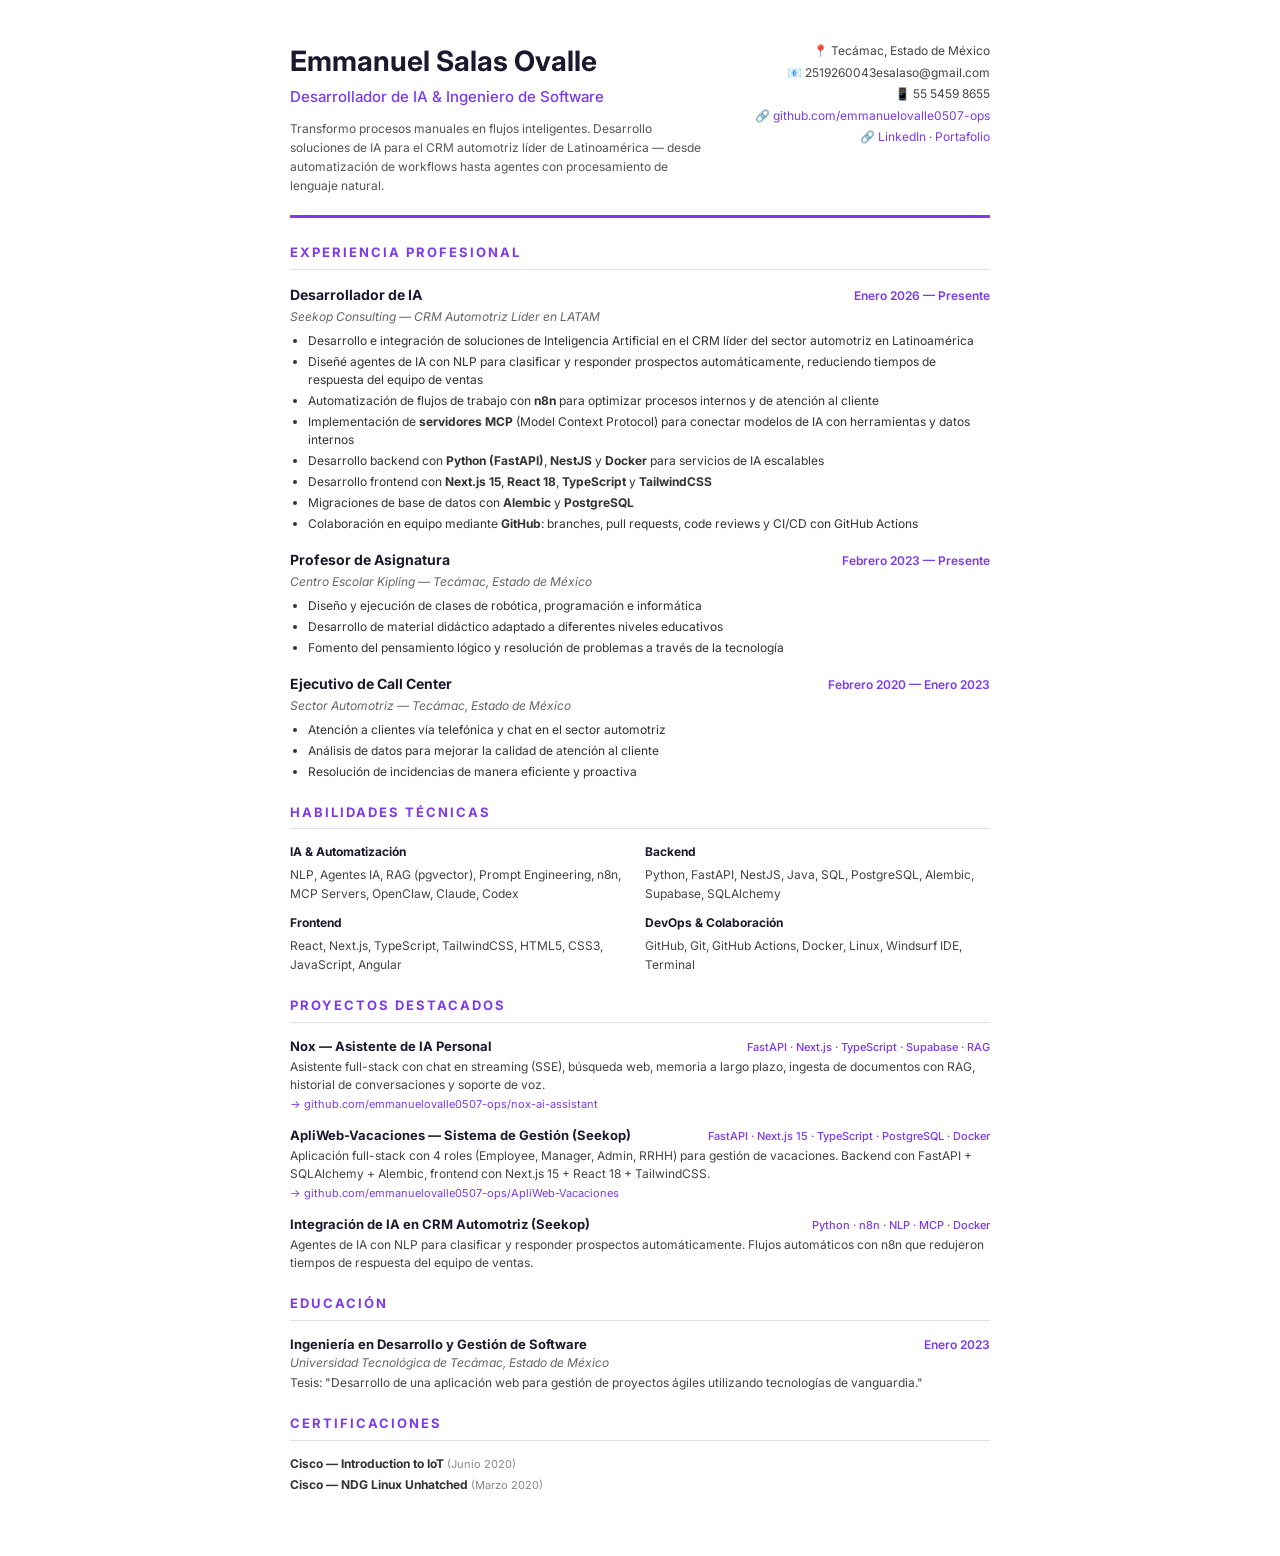
==== cv.html @ 37aaec85 "feat: crear CV profesional en HTML con mejores practicas 2026" ====
<!DOCTYPE html>
<html lang="es">
<head>
    <meta charset="UTF-8">
    <meta name="viewport" content="width=device-width, initial-scale=1.0">
    <title>CV — Emmanuel Salas Ovalle</title>
    <link rel="preconnect" href="https://fonts.googleapis.com">
    <link rel="preconnect" href="https://fonts.gstatic.com" crossorigin>
    <link href="https://fonts.googleapis.com/css2?family=Inter:wght@300;400;500;600;700&display=swap" rel="stylesheet">
    <style>
        * {
            margin: 0;
            padding: 0;
            box-sizing: border-box;
        }

        body {
            font-family: 'Inter', sans-serif;
            color: #1a1a2e;
            background: #fff;
            font-size: 13px;
            line-height: 1.5;
        }

        .cv {
            max-width: 800px;
            margin: 0 auto;
            padding: 40px 50px;
        }

        /* HEADER */
        .cv-header {
            display: flex;
            justify-content: space-between;
            align-items: flex-start;
            border-bottom: 3px solid #7c3aed;
            padding-bottom: 20px;
            margin-bottom: 25px;
        }

        .cv-header-left h1 {
            font-size: 28px;
            font-weight: 700;
            color: #1a1a2e;
            margin-bottom: 4px;
        }

        .cv-header-left h2 {
            font-size: 15px;
            font-weight: 500;
            color: #7c3aed;
            margin-bottom: 10px;
        }

        .cv-header-left .summary {
            max-width: 420px;
            font-size: 12px;
            color: #555;
            line-height: 1.6;
        }

        .cv-header-right {
            text-align: right;
            font-size: 12px;
            color: #444;
            line-height: 1.8;
        }

        .cv-header-right a {
            color: #7c3aed;
            text-decoration: none;
        }

        .cv-header-right a:hover {
            text-decoration: underline;
        }

        /* SECTIONS */
        .cv-section {
            margin-bottom: 22px;
        }

        .cv-section-title {
            font-size: 13px;
            font-weight: 700;
            text-transform: uppercase;
            letter-spacing: 2px;
            color: #7c3aed;
            border-bottom: 1px solid #e0e0e0;
            padding-bottom: 6px;
            margin-bottom: 14px;
        }

        /* EXPERIENCE */
        .cv-entry {
            margin-bottom: 16px;
        }

        .cv-entry-header {
            display: flex;
            justify-content: space-between;
            align-items: baseline;
            margin-bottom: 3px;
        }

        .cv-entry-title {
            font-size: 14px;
            font-weight: 700;
            color: #1a1a2e;
        }

        .cv-entry-date {
            font-size: 12px;
            font-weight: 600;
            color: #7c3aed;
            white-space: nowrap;
        }

        .cv-entry-company {
            font-size: 12px;
            color: #666;
            font-style: italic;
            margin-bottom: 6px;
        }

        .cv-entry ul {
            padding-left: 18px;
        }

        .cv-entry ul li {
            font-size: 12px;
            color: #333;
            margin-bottom: 3px;
            line-height: 1.5;
        }

        /* SKILLS */
        .skills-grid {
            display: grid;
            grid-template-columns: 1fr 1fr;
            gap: 10px;
        }

        .skill-group h4 {
            font-size: 12px;
            font-weight: 700;
            color: #1a1a2e;
            margin-bottom: 4px;
        }

        .skill-group p {
            font-size: 12px;
            color: #444;
            line-height: 1.6;
        }

        /* PROJECTS */
        .cv-project {
            margin-bottom: 12px;
        }

        .cv-project-header {
            display: flex;
            justify-content: space-between;
            align-items: baseline;
        }

        .cv-project-title {
            font-size: 13px;
            font-weight: 700;
            color: #1a1a2e;
        }

        .cv-project-tech {
            font-size: 11px;
            color: #7c3aed;
            font-weight: 500;
        }

        .cv-project p {
            font-size: 12px;
            color: #444;
            line-height: 1.5;
            margin-top: 2px;
        }

        .cv-project a {
            font-size: 11px;
            color: #7c3aed;
            text-decoration: none;
        }

        /* EDUCATION & CERTS */
        .cv-edu-header {
            display: flex;
            justify-content: space-between;
            align-items: baseline;
        }

        .cv-edu-title {
            font-size: 13px;
            font-weight: 700;
        }

        .cv-edu-date {
            font-size: 12px;
            color: #7c3aed;
            font-weight: 600;
        }

        .cv-edu-school {
            font-size: 12px;
            color: #666;
            font-style: italic;
        }

        .cv-edu-detail {
            font-size: 12px;
            color: #444;
            margin-top: 2px;
        }

        .cert-list {
            list-style: none;
            padding: 0;
        }

        .cert-list li {
            font-size: 12px;
            color: #333;
            margin-bottom: 3px;
        }

        .cert-list li span {
            color: #888;
            font-size: 11px;
        }

        /* PRINT */
        @media print {
            body { font-size: 12px; }
            .cv { padding: 20px 30px; }
            .cv-header { border-bottom-width: 2px; }
            a { color: #7c3aed !important; }
        }

        @page {
            margin: 0.5cm;
            size: letter;
        }
    </style>
</head>
<body>
    <div class="cv">

        <!-- HEADER -->
        <div class="cv-header">
            <div class="cv-header-left">
                <h1>Emmanuel Salas Ovalle</h1>
                <h2>Desarrollador de IA & Ingeniero de Software</h2>
                <p class="summary">Transformo procesos manuales en flujos inteligentes. Desarrollo soluciones de IA para el CRM automotriz líder de Latinoamérica — desde automatización de workflows hasta agentes con procesamiento de lenguaje natural.</p>
            </div>
            <div class="cv-header-right">
                📍 Tecámac, Estado de México<br>
                📧 2519260043esalaso@gmail.com<br>
                📱 55 5459 8655<br>
                🔗 <a href="https://github.com/emmanuelovalle0507-ops">github.com/emmanuelovalle0507-ops</a><br>
                🔗 <a href="https://www.linkedin.com/in/salas-ovalle-emmanuel-2b5255261/">LinkedIn</a> · <a href="https://emmanuelovalle0507-ops.github.io/trabajo-portafolio-CV/">Portafolio</a>
            </div>
        </div>

        <!-- EXPERIENCIA -->
        <div class="cv-section">
            <h3 class="cv-section-title">Experiencia Profesional</h3>

            <div class="cv-entry">
                <div class="cv-entry-header">
                    <span class="cv-entry-title">Desarrollador de IA</span>
                    <span class="cv-entry-date">Enero 2026 — Presente</span>
                </div>
                <p class="cv-entry-company">Seekop Consulting — CRM Automotriz Líder en LATAM</p>
                <ul>
                    <li>Desarrollo e integración de soluciones de Inteligencia Artificial en el CRM líder del sector automotriz en Latinoamérica</li>
                    <li>Diseñé agentes de IA con NLP para clasificar y responder prospectos automáticamente, reduciendo tiempos de respuesta del equipo de ventas</li>
                    <li>Automatización de flujos de trabajo con <strong>n8n</strong> para optimizar procesos internos y de atención al cliente</li>
                    <li>Implementación de <strong>servidores MCP</strong> (Model Context Protocol) para conectar modelos de IA con herramientas y datos internos</li>
                    <li>Desarrollo backend con <strong>Python (FastAPI)</strong>, <strong>NestJS</strong> y <strong>Docker</strong> para servicios de IA escalables</li>
                    <li>Desarrollo frontend con <strong>Next.js 15</strong>, <strong>React 18</strong>, <strong>TypeScript</strong> y <strong>TailwindCSS</strong></li>
                    <li>Migraciones de base de datos con <strong>Alembic</strong> y <strong>PostgreSQL</strong></li>
                    <li>Colaboración en equipo mediante <strong>GitHub</strong>: branches, pull requests, code reviews y CI/CD con GitHub Actions</li>
                </ul>
            </div>

            <div class="cv-entry">
                <div class="cv-entry-header">
                    <span class="cv-entry-title">Profesor de Asignatura</span>
                    <span class="cv-entry-date">Febrero 2023 — Presente</span>
                </div>
                <p class="cv-entry-company">Centro Escolar Kipling — Tecámac, Estado de México</p>
                <ul>
                    <li>Diseño y ejecución de clases de robótica, programación e informática</li>
                    <li>Desarrollo de material didáctico adaptado a diferentes niveles educativos</li>
                    <li>Fomento del pensamiento lógico y resolución de problemas a través de la tecnología</li>
                </ul>
            </div>

            <div class="cv-entry">
                <div class="cv-entry-header">
                    <span class="cv-entry-title">Ejecutivo de Call Center</span>
                    <span class="cv-entry-date">Febrero 2020 — Enero 2023</span>
                </div>
                <p class="cv-entry-company">Sector Automotriz — Tecámac, Estado de México</p>
                <ul>
                    <li>Atención a clientes vía telefónica y chat en el sector automotriz</li>
                    <li>Análisis de datos para mejorar la calidad de atención al cliente</li>
                    <li>Resolución de incidencias de manera eficiente y proactiva</li>
                </ul>
            </div>
        </div>

        <!-- HABILIDADES TÉCNICAS -->
        <div class="cv-section">
            <h3 class="cv-section-title">Habilidades Técnicas</h3>
            <div class="skills-grid">
                <div class="skill-group">
                    <h4>IA & Automatización</h4>
                    <p>NLP, Agentes IA, RAG (pgvector), Prompt Engineering, n8n, MCP Servers, OpenClaw, Claude, Codex</p>
                </div>
                <div class="skill-group">
                    <h4>Backend</h4>
                    <p>Python, FastAPI, NestJS, Java, SQL, PostgreSQL, Alembic, Supabase, SQLAlchemy</p>
                </div>
                <div class="skill-group">
                    <h4>Frontend</h4>
                    <p>React, Next.js, TypeScript, TailwindCSS, HTML5, CSS3, JavaScript, Angular</p>
                </div>
                <div class="skill-group">
                    <h4>DevOps & Colaboración</h4>
                    <p>GitHub, Git, GitHub Actions, Docker, Linux, Windsurf IDE, Terminal</p>
                </div>
            </div>
        </div>

        <!-- PROYECTOS DESTACADOS -->
        <div class="cv-section">
            <h3 class="cv-section-title">Proyectos Destacados</h3>

            <div class="cv-project">
                <div class="cv-project-header">
                    <span class="cv-project-title">Nox — Asistente de IA Personal</span>
                    <span class="cv-project-tech">FastAPI · Next.js · TypeScript · Supabase · RAG</span>
                </div>
                <p>Asistente full-stack con chat en streaming (SSE), búsqueda web, memoria a largo plazo, ingesta de documentos con RAG, historial de conversaciones y soporte de voz.</p>
                <a href="https://github.com/emmanuelovalle0507-ops/nox-ai-assistant">→ github.com/emmanuelovalle0507-ops/nox-ai-assistant</a>
            </div>

            <div class="cv-project">
                <div class="cv-project-header">
                    <span class="cv-project-title">ApliWeb-Vacaciones — Sistema de Gestión (Seekop)</span>
                    <span class="cv-project-tech">FastAPI · Next.js 15 · TypeScript · PostgreSQL · Docker</span>
                </div>
                <p>Aplicación full-stack con 4 roles (Employee, Manager, Admin, RRHH) para gestión de vacaciones. Backend con FastAPI + SQLAlchemy + Alembic, frontend con Next.js 15 + React 18 + TailwindCSS.</p>
                <a href="https://github.com/emmanuelovalle0507-ops/ApliWeb-Vacaciones">→ github.com/emmanuelovalle0507-ops/ApliWeb-Vacaciones</a>
            </div>

            <div class="cv-project">
                <div class="cv-project-header">
                    <span class="cv-project-title">Integración de IA en CRM Automotriz (Seekop)</span>
                    <span class="cv-project-tech">Python · n8n · NLP · MCP · Docker</span>
                </div>
                <p>Agentes de IA con NLP para clasificar y responder prospectos automáticamente. Flujos automáticos con n8n que redujeron tiempos de respuesta del equipo de ventas.</p>
            </div>
        </div>

        <!-- EDUCACIÓN -->
        <div class="cv-section">
            <h3 class="cv-section-title">Educación</h3>
            <div class="cv-entry">
                <div class="cv-edu-header">
                    <span class="cv-edu-title">Ingeniería en Desarrollo y Gestión de Software</span>
                    <span class="cv-edu-date">Enero 2023</span>
                </div>
                <p class="cv-edu-school">Universidad Tecnológica de Tecámac, Estado de México</p>
                <p class="cv-edu-detail">Tesis: "Desarrollo de una aplicación web para gestión de proyectos ágiles utilizando tecnologías de vanguardia."</p>
            </div>
        </div>

        <!-- CERTIFICACIONES -->
        <div class="cv-section">
            <h3 class="cv-section-title">Certificaciones</h3>
            <ul class="cert-list">
                <li><strong>Cisco — Introduction to IoT</strong> <span>(Junio 2020)</span></li>
                <li><strong>Cisco — NDG Linux Unhatched</strong> <span>(Marzo 2020)</span></li>
            </ul>
        </div>

    </div>
</body>
</html>
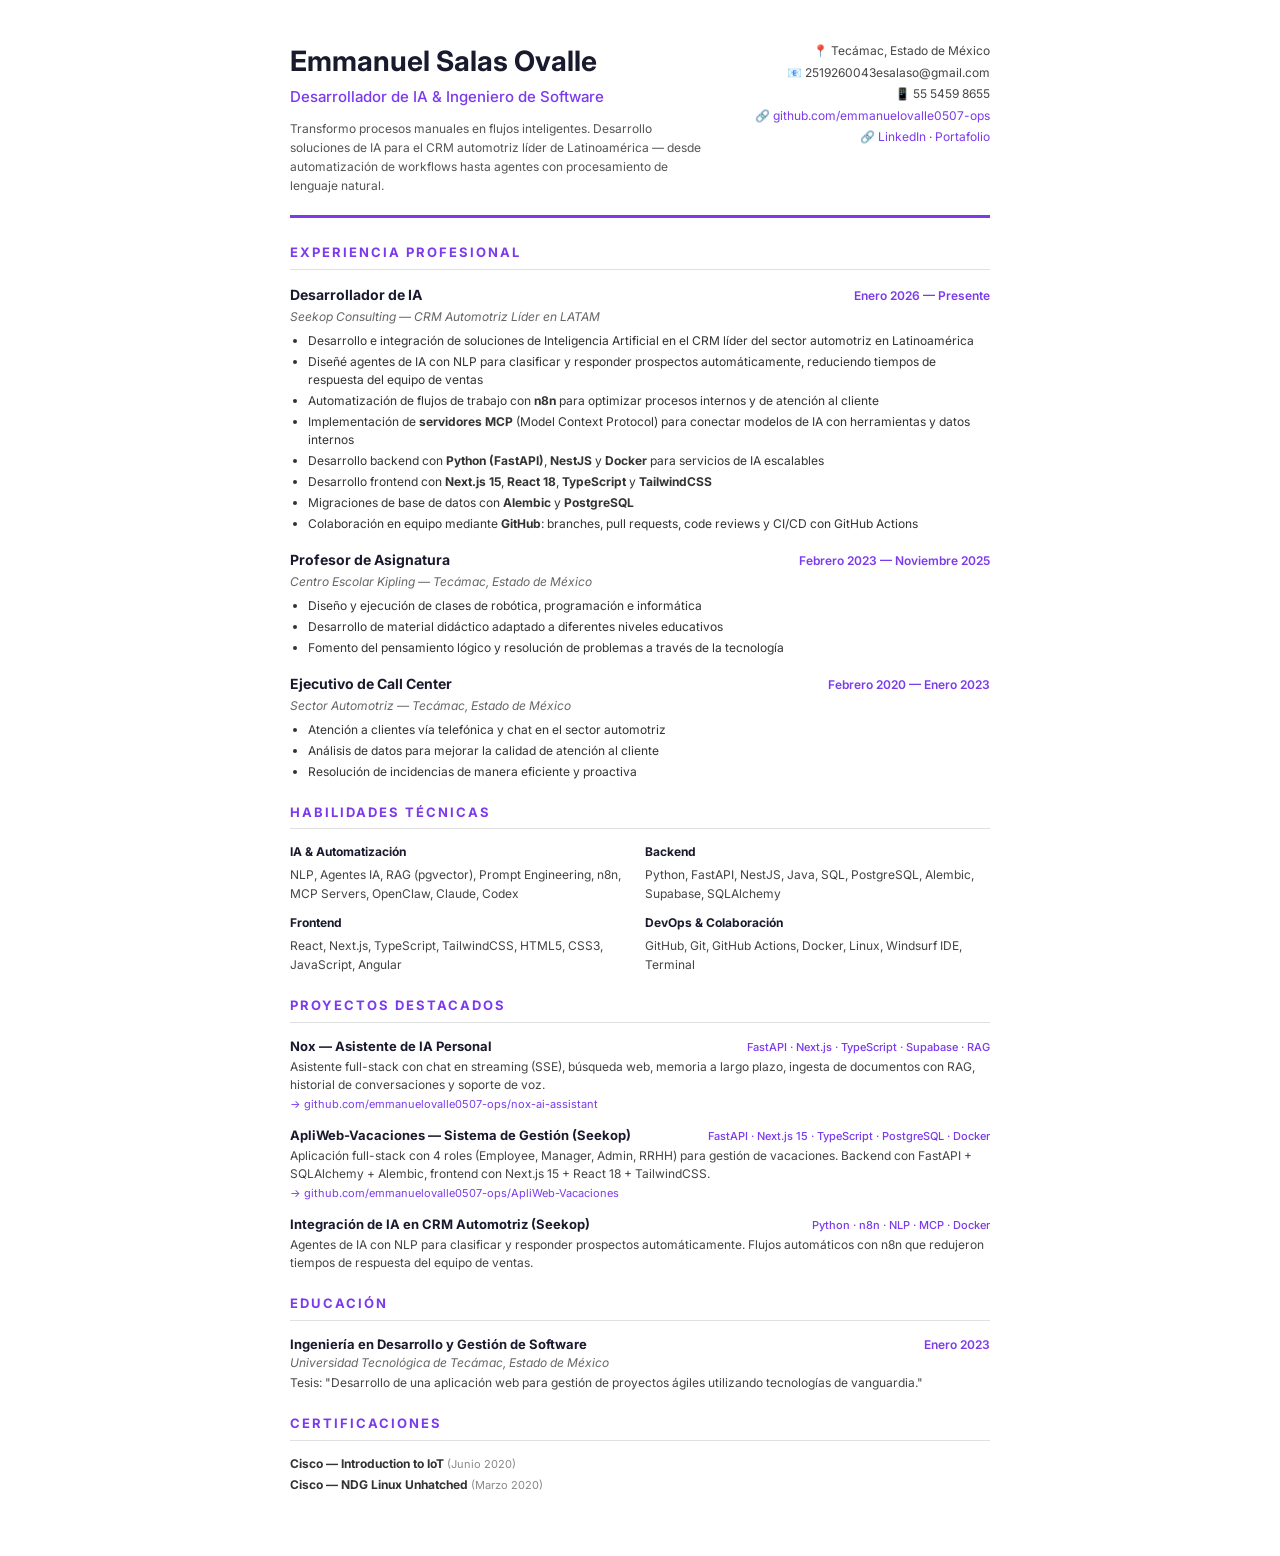
==== commit d0c3f291: "fix: actualizar fecha de Profesor a Noviembre 2025 en portafolio y CV" ====
--- a/cv.html
+++ b/cv.html
@@ -294,7 +294,7 @@
             <div class="cv-entry">
                 <div class="cv-entry-header">
                     <span class="cv-entry-title">Profesor de Asignatura</span>
-                    <span class="cv-entry-date">Febrero 2023 — Presente</span>
+                    <span class="cv-entry-date">Febrero 2023 — Noviembre 2025</span>
                 </div>
                 <p class="cv-entry-company">Centro Escolar Kipling — Tecámac, Estado de México</p>
                 <ul>
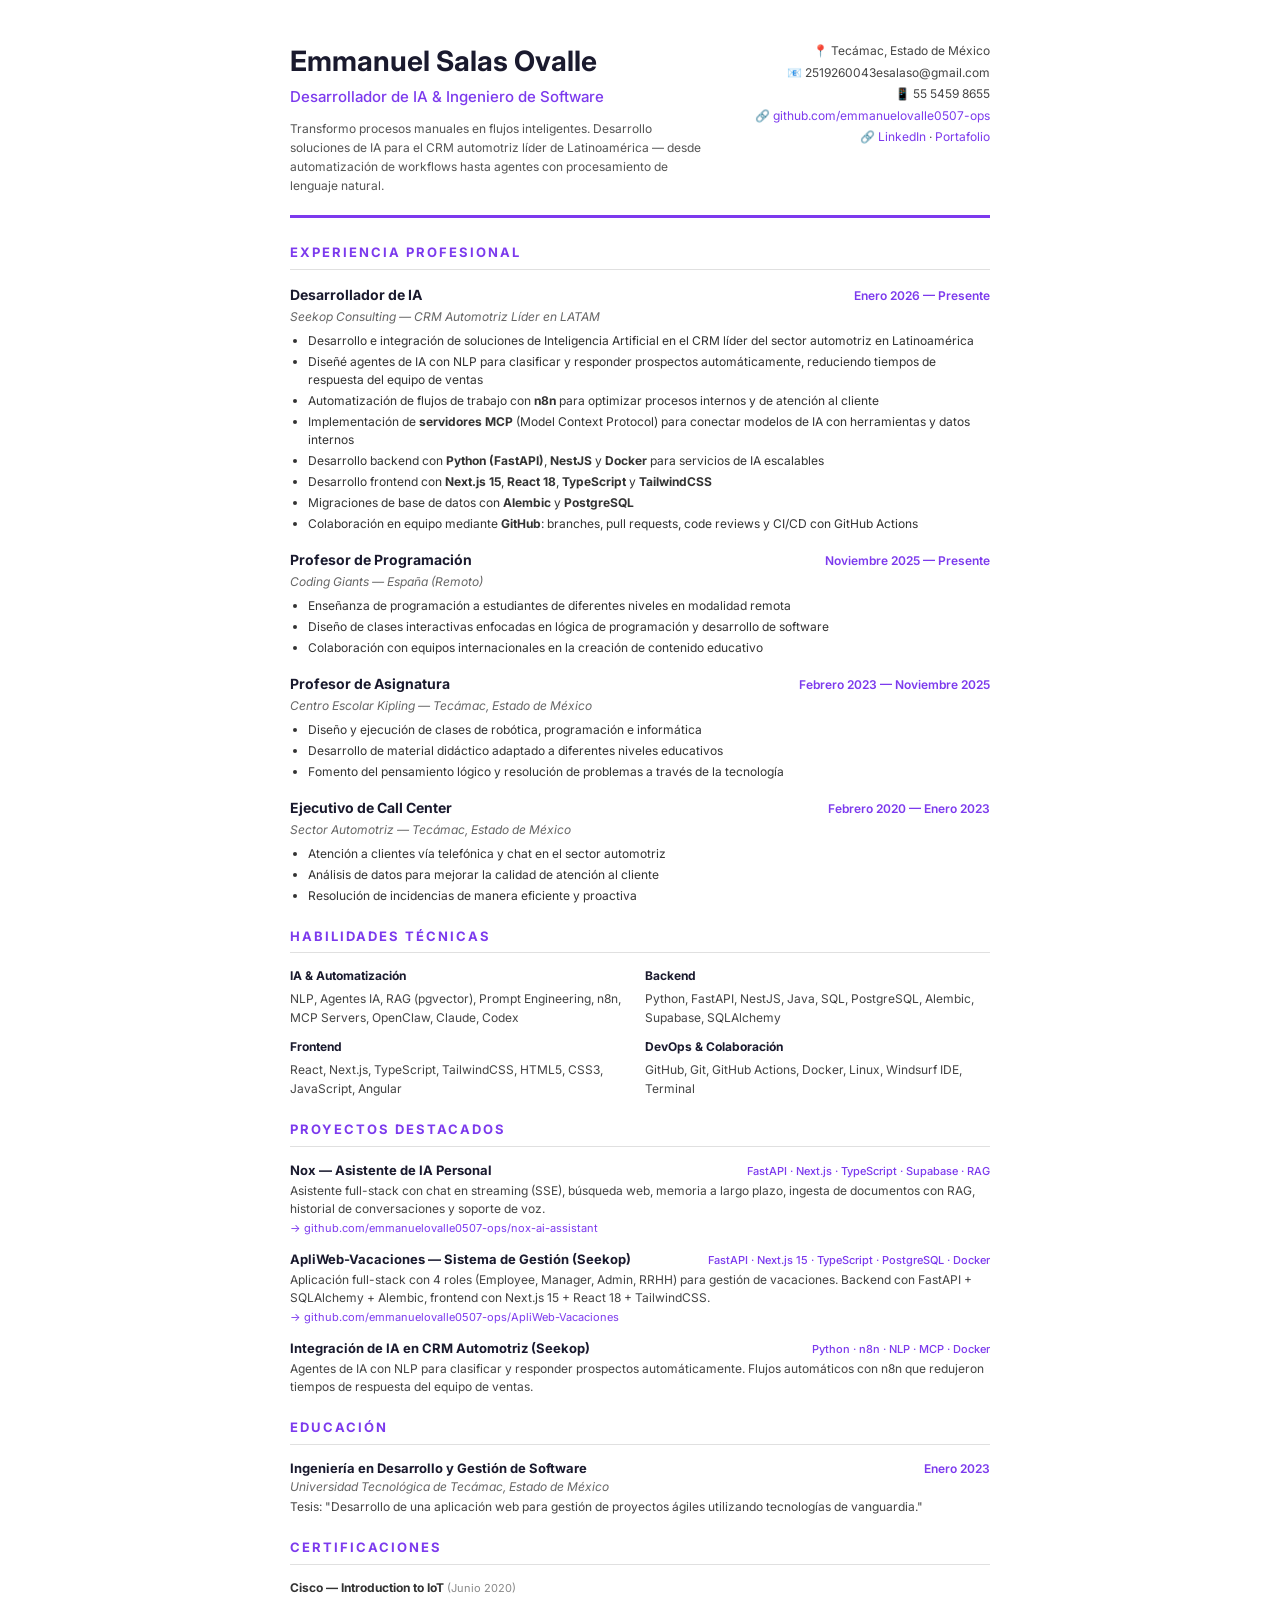
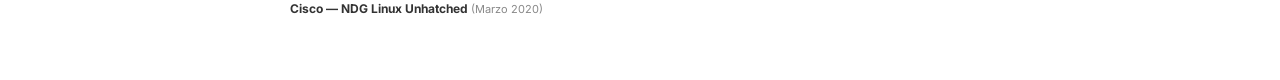
==== commit 18627d25: "feat: agregar Coding Giants (Espana, remoto) como experiencia actual" ====
--- a/cv.html
+++ b/cv.html
@@ -293,6 +293,19 @@
 
             <div class="cv-entry">
                 <div class="cv-entry-header">
+                    <span class="cv-entry-title">Profesor de Programación</span>
+                    <span class="cv-entry-date">Noviembre 2025 — Presente</span>
+                </div>
+                <p class="cv-entry-company">Coding Giants — España (Remoto)</p>
+                <ul>
+                    <li>Enseñanza de programación a estudiantes de diferentes niveles en modalidad remota</li>
+                    <li>Diseño de clases interactivas enfocadas en lógica de programación y desarrollo de software</li>
+                    <li>Colaboración con equipos internacionales en la creación de contenido educativo</li>
+                </ul>
+            </div>
+
+            <div class="cv-entry">
+                <div class="cv-entry-header">
                     <span class="cv-entry-title">Profesor de Asignatura</span>
                     <span class="cv-entry-date">Febrero 2023 — Noviembre 2025</span>
                 </div>
